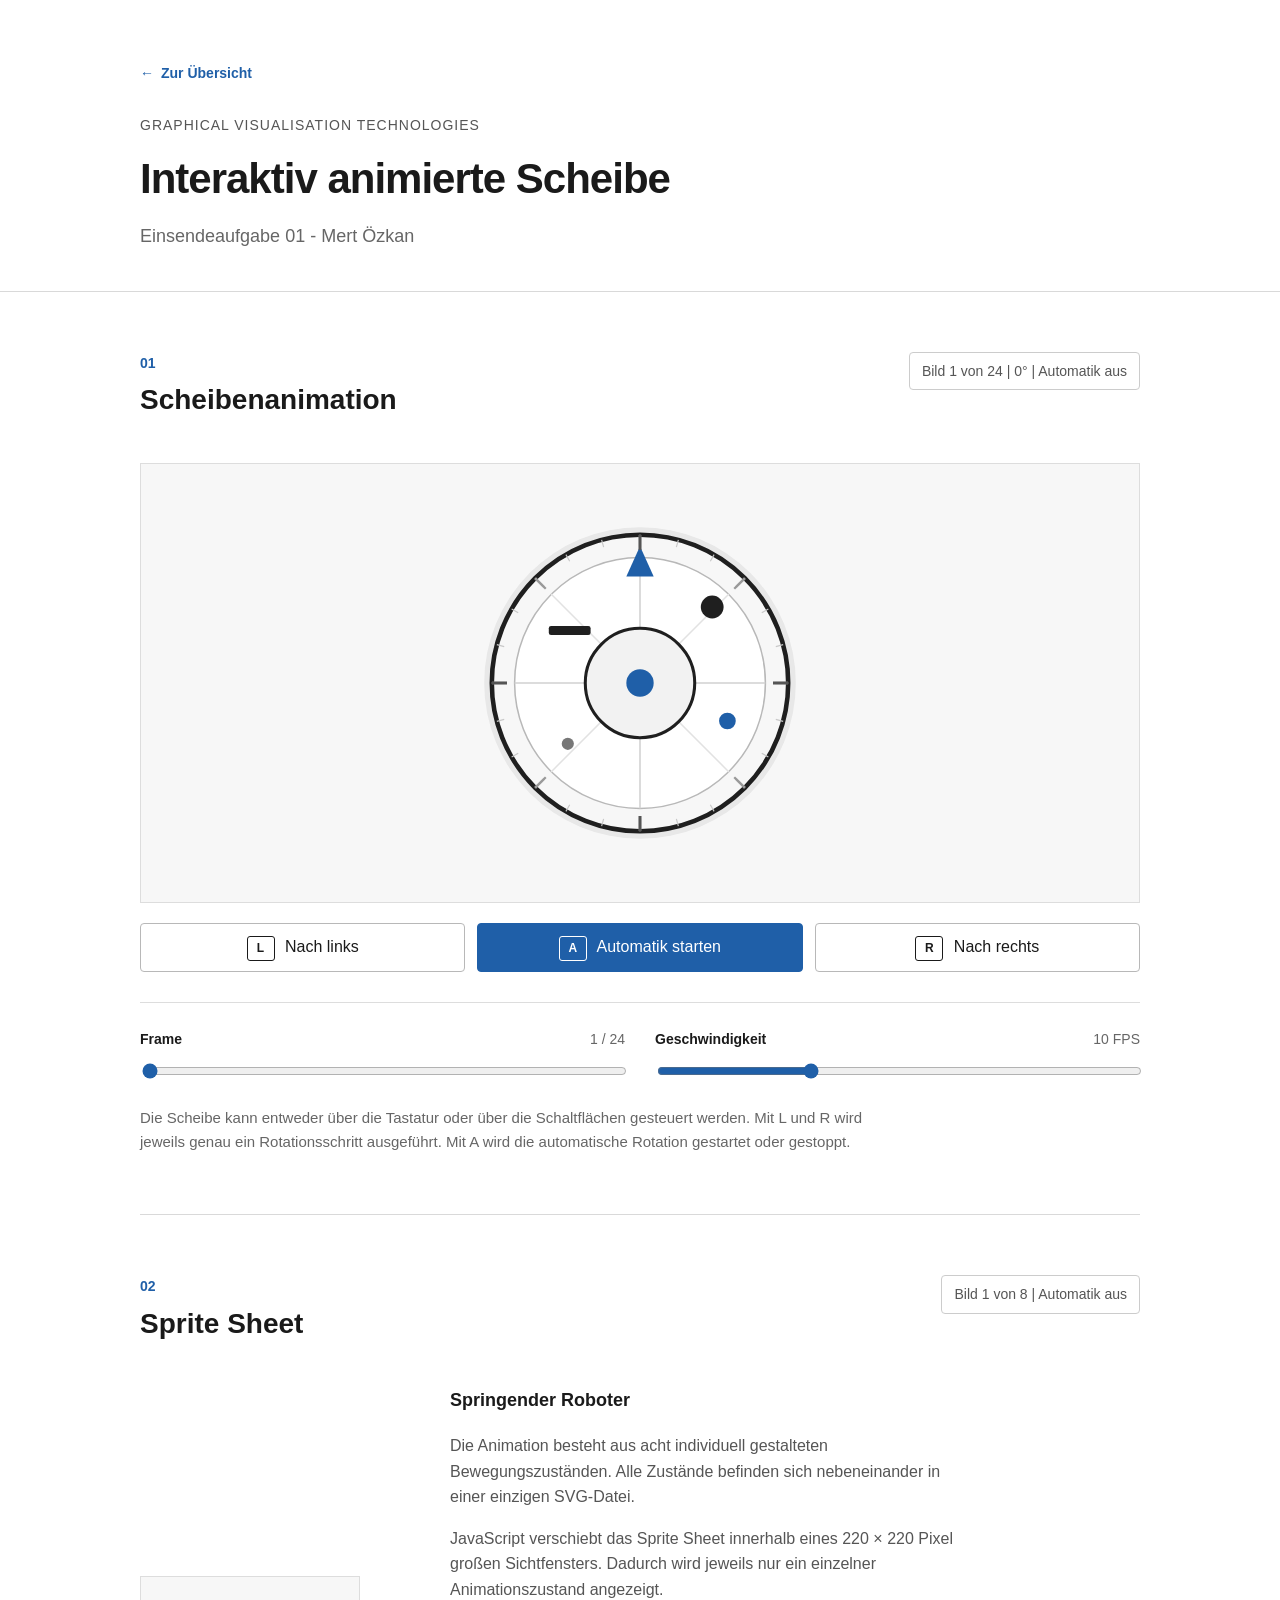
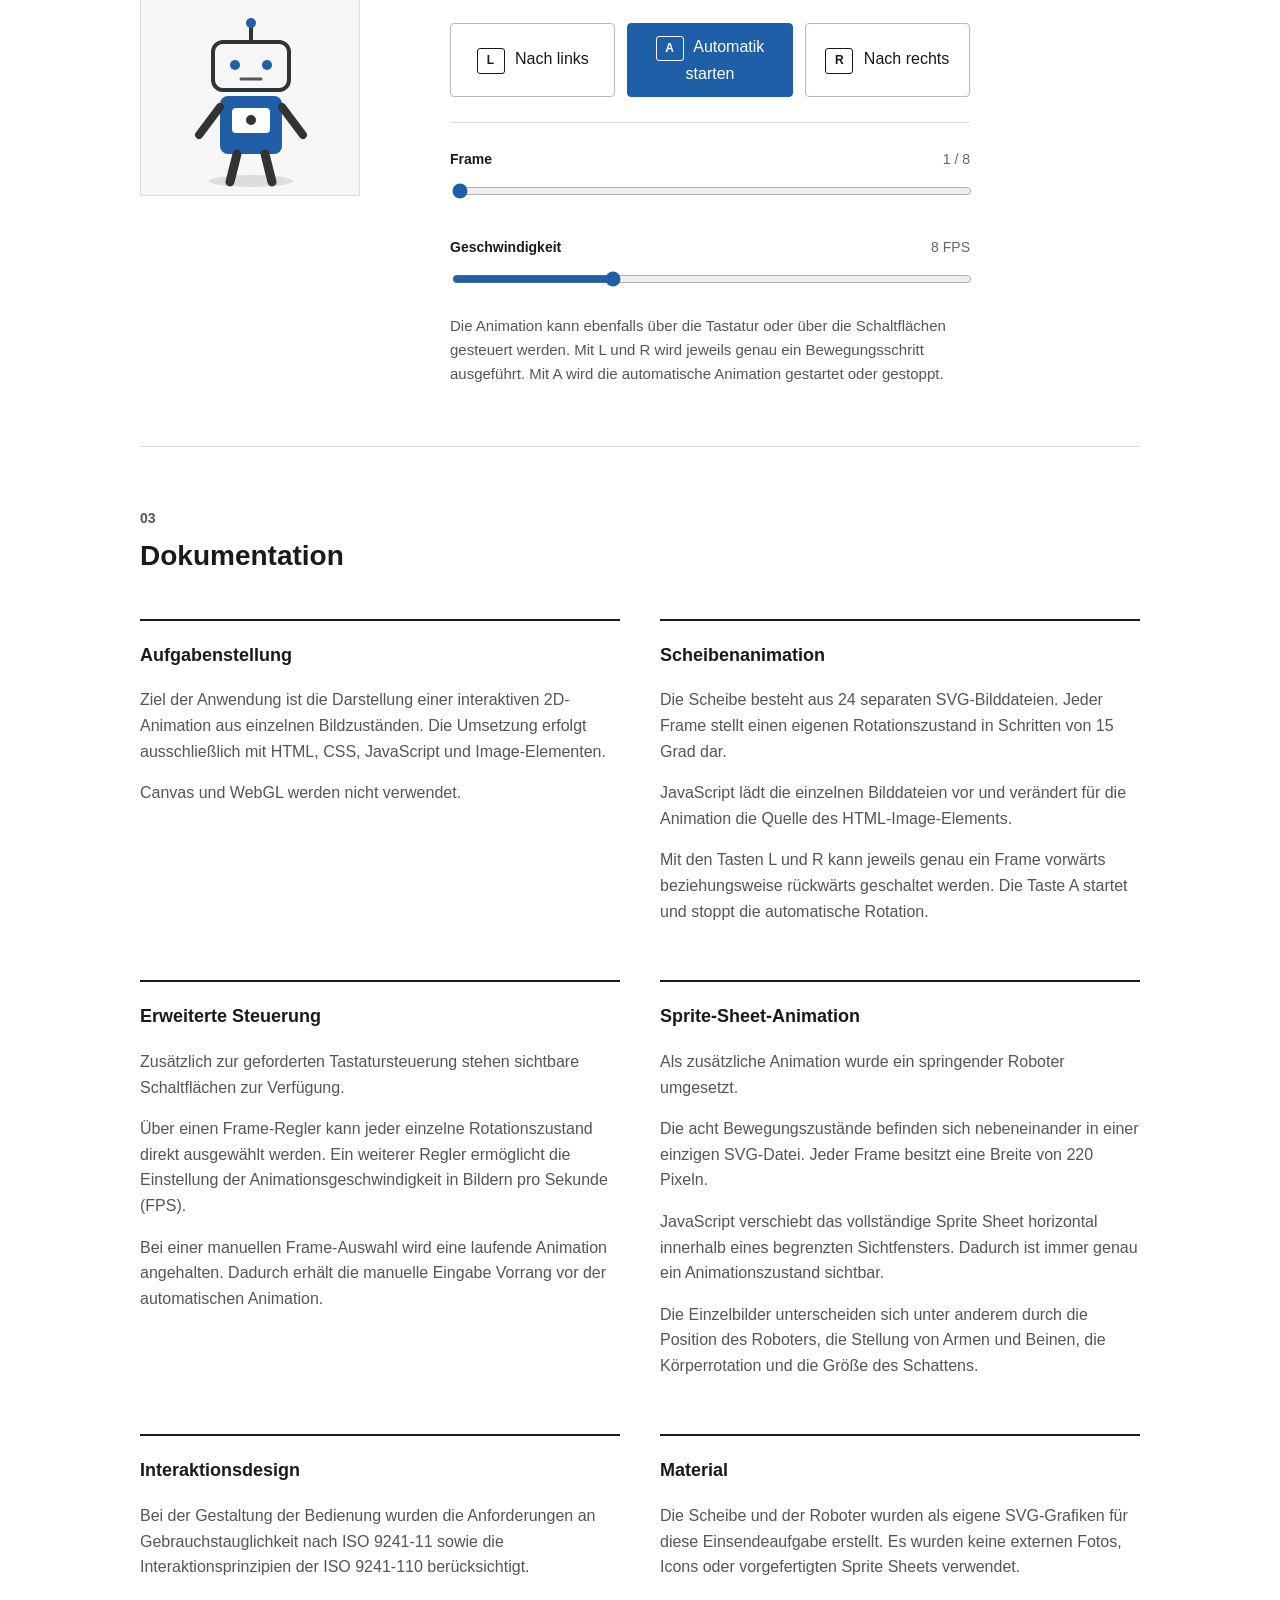
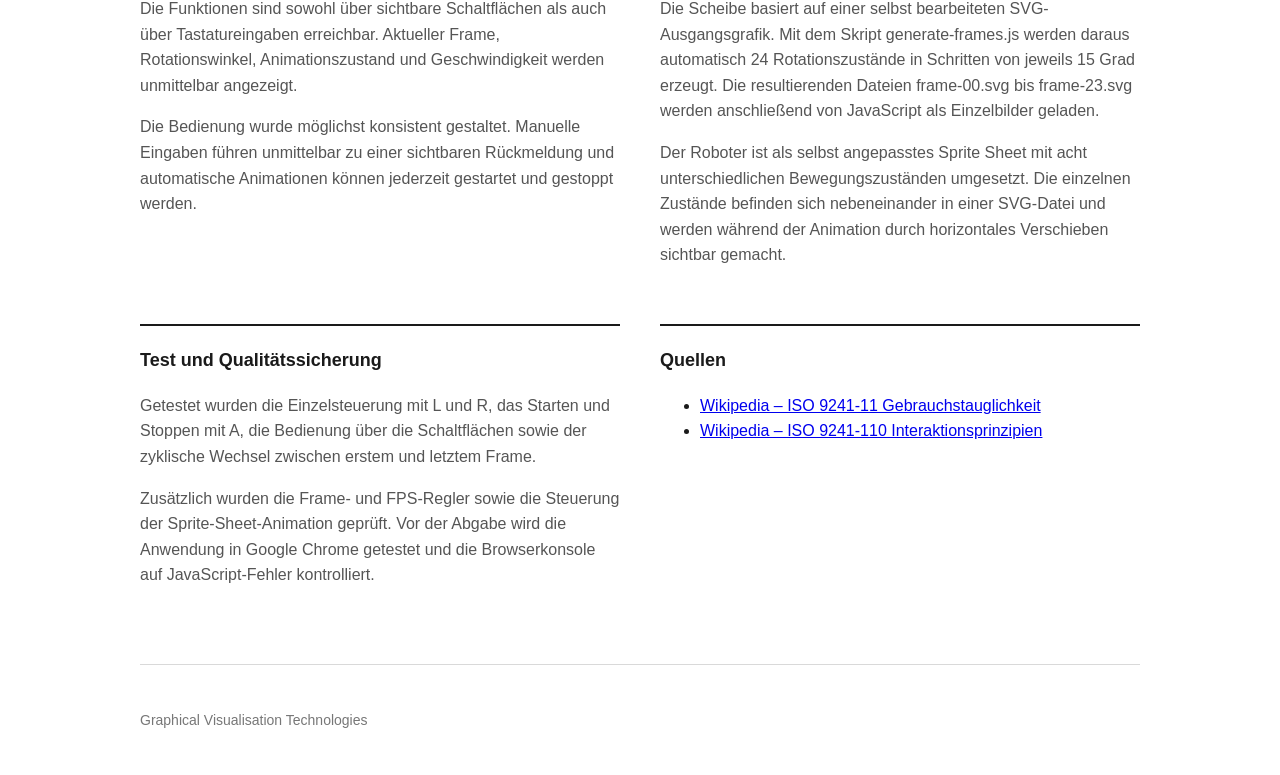
==== aufgabe-01/index.html @ 5870065c "Initial commit" ====
<!doctype html>
<html lang="de">
  <head>
    <meta charset="UTF-8" />

    <meta name="viewport" content="width=device-width, initial-scale=1.0" />

    <title>Aufgabe 01 | Interaktiv animierte Scheibe</title>

    <link rel="stylesheet" href="style.css" />

    <script src="app.js" defer></script>
  </head>

  <body>
    <header class="page-header">
      <div class="container">
        <a class="back-link" href="../">
          <span aria-hidden="true">←</span>
          Zur Übersicht
        </a>
        <p class="module-name">Graphical Visualisation Technologies</p>

        <h1>Interaktiv animierte Scheibe</h1>

        <p class="subtitle">Einsendeaufgabe 01 - Mert Özkan</p>
      </div>
    </header>

    <main class="container">
      <section class="section">
        <div class="section-header">
          <div>
            <p class="section-number">01</p>

            <h2>Scheibenanimation</h2>
          </div>

          <p id="discStatus" class="status">
            Bild 1 von 24 | 0° | Automatik aus
          </p>
        </div>

        <div class="disc-area">
          <img
            id="discImage"
            src="assets/disc/frame-00.svg"
            alt="Scheibe im Rotationszustand 0 Grad"
          />
        </div>

        <div class="controls">
          <button id="leftButton" type="button">
            <span class="key">L</span>

            Nach links
          </button>

          <button
            id="autoButton"
            type="button"
            class="primary-button"
            aria-pressed="false"
          >
            <span class="key">A</span>

            <span id="autoButtonText"> Automatik starten </span>
          </button>

          <button id="rightButton" type="button">
            <span class="key">R</span>

            Nach rechts
          </button>
        </div>

        <div class="animation-settings">
          <div class="setting">
            <div class="setting-header">
              <label for="discFrameSlider"> Frame </label>

              <span id="discFrameValue"> 1 / 24 </span>
            </div>

            <input
              id="discFrameSlider"
              type="range"
              min="0"
              max="23"
              value="0"
              step="1"
            />
          </div>

          <div class="setting">
            <div class="setting-header">
              <label for="discFpsSlider"> Geschwindigkeit </label>

              <span id="discFpsValue"> 10 FPS </span>
            </div>

            <input
              id="discFpsSlider"
              type="range"
              min="1"
              max="30"
              value="10"
              step="1"
            />
          </div>
        </div>

        <p class="help-text">
          Die Scheibe kann entweder über die Tastatur oder über die
          Schaltflächen gesteuert werden. Mit L und R wird jeweils genau ein
          Rotationsschritt ausgeführt. Mit A wird die automatische Rotation
          gestartet oder gestoppt.
        </p>
      </section>

      <section class="section">
        <div class="section-header">
          <div>
            <p class="section-number">02</p>

            <h2>Sprite Sheet</h2>
          </div>

          <p id="spriteStatus" class="status">Bild 1 von 8 | Automatik aus</p>
        </div>

        <div class="sprite-layout">
          <div>
            <div
              class="sprite-window"
              aria-label="Animation eines springenden Roboters"
            >
              <img
                id="spriteImage"
                src="assets/sprite/robot-sprite.svg"
                alt="Sprite Sheet eines springenden Roboters"
              />
            </div>
          </div>

          <div class="sprite-description">
            <h3>Springender Roboter</h3>

            <p>
              Die Animation besteht aus acht individuell gestalteten
              Bewegungszuständen. Alle Zustände befinden sich nebeneinander in
              einer einzigen SVG-Datei.
            </p>

            <p>
              JavaScript verschiebt das Sprite Sheet innerhalb eines 220 × 220
              Pixel großen Sichtfensters. Dadurch wird jeweils nur ein einzelner
              Animationszustand angezeigt.
            </p>

            <div class="controls">
              <button id="spritePreviousButton" type="button">
                <span class="key">L</span>
                Nach links
              </button>

              <button
                id="spriteAutoButton"
                type="button"
                class="primary-button"
                aria-pressed="false"
              >
                <span class="key">A</span>

                <span id="spriteAutoButtonText"> Automatik starten </span>
              </button>

              <button id="spriteNextButton" type="button">
                <span class="key">R</span>
                Nach rechts
              </button>
            </div>

            <div class="animation-settings sprite-settings">
              <div class="setting">
                <div class="setting-header">
                  <label for="spriteFrameSlider"> Frame </label>

                  <span id="spriteFrameValue"> 1 / 8 </span>
                </div>

                <input
                  id="spriteFrameSlider"
                  type="range"
                  min="0"
                  max="7"
                  value="0"
                  step="1"
                />
              </div>

              <div class="setting">
                <div class="setting-header">
                  <label for="spriteFpsSlider"> Geschwindigkeit </label>

                  <span id="spriteFpsValue"> 8 FPS </span>
                </div>

                <input
                  id="spriteFpsSlider"
                  type="range"
                  min="1"
                  max="24"
                  value="8"
                  step="1"
                />
              </div>
            </div>

            <p class="help-text">
              Die Animation kann ebenfalls über die Tastatur oder über die
              Schaltflächen gesteuert werden. Mit L und R wird jeweils genau ein
              Bewegungsschritt ausgeführt. Mit A wird die automatische Animation
              gestartet oder gestoppt.
            </p>
          </div>
        </div>
      </section>

      <!--  <section class="section documentation">
        <div class="section-header">
          <div>
            <p class="section-number">03</p>

            <h2>Dokumentation</h2>
          </div>
        </div>

        <div class="documentation-grid">
          <article>
            <h3>Bedienung</h3>

            <p>
              Die Tasten L und R bewegen die Scheibe um jeweils einen
              Animationsschritt. Die Taste A startet und beendet die
              kontinuierliche Animation.
            </p>
          </article>

          <article>
            <h3>Umsetzung</h3>

            <p>
              Die Scheibenanimation besteht aus 24 separaten PNG-Dateien. Jeder
              Rotationszustand unterscheidet sich um 15 Grad vom vorherigen
              Zustand.
            </p>

            <p>
              Die Bilder werden mit JavaScript geladen und in einem
              HTML-Image-Element dargestellt. Canvas und WebGL werden nicht
              verwendet.
            </p>
          </article>

          <article>
            <h3>Interaktionsdesign</h3>

            <p>
              Neben der Tastatursteuerung stehen sichtbare Schaltflächen zur
              Verfügung. Der aktuelle Zustand der Animation wird oberhalb der
              Scheibe angezeigt.
            </p>
          </article>

          <article>
            <h3>Materialquellen</h3>

            <p>
              Die Grafiken der Scheibe und des animierten Objekts wurden für
              diese Einsendeaufgabe selbst erstellt.
            </p>
          </article>

          <article>
            <h3>Test</h3>

            <p>
              Die Anwendung wurde hinsichtlich der Tastatursteuerung, der
              Schaltflächen, der automatischen Animation und der zyklischen
              Darstellung aller Einzelbilder getestet.
            </p>
          </article>
        </div>
      </section>  -->

      <section class="section documentation">
        <div class="section-header">
          <div>
            <p class="section-number">03</p>

            <h2>Dokumentation</h2>
          </div>
        </div>

        <div class="documentation-grid">
          <article>
            <h3>Aufgabenstellung</h3>

            <p>
              Ziel der Anwendung ist die Darstellung einer interaktiven
              2D-Animation aus einzelnen Bildzuständen. Die Umsetzung erfolgt
              ausschließlich mit HTML, CSS, JavaScript und Image-Elementen.
            </p>

            <p>Canvas und WebGL werden nicht verwendet.</p>
          </article>

          <article>
            <h3>Scheibenanimation</h3>

            <p>
              Die Scheibe besteht aus 24 separaten SVG-Bilddateien. Jeder Frame
              stellt einen eigenen Rotationszustand in Schritten von 15 Grad
              dar.
            </p>

            <p>
              JavaScript lädt die einzelnen Bilddateien vor und verändert für
              die Animation die Quelle des HTML-Image-Elements.
            </p>

            <p>
              Mit den Tasten L und R kann jeweils genau ein Frame vorwärts
              beziehungsweise rückwärts geschaltet werden. Die Taste A startet
              und stoppt die automatische Rotation.
            </p>
          </article>

          <article>
            <h3>Erweiterte Steuerung</h3>

            <p>
              Zusätzlich zur geforderten Tastatursteuerung stehen sichtbare
              Schaltflächen zur Verfügung.
            </p>

            <p>
              Über einen Frame-Regler kann jeder einzelne Rotationszustand
              direkt ausgewählt werden. Ein weiterer Regler ermöglicht die
              Einstellung der Animationsgeschwindigkeit in Bildern pro Sekunde
              (FPS).
            </p>

            <p>
              Bei einer manuellen Frame-Auswahl wird eine laufende Animation
              angehalten. Dadurch erhält die manuelle Eingabe Vorrang vor der
              automatischen Animation.
            </p>
          </article>

          <article>
            <h3>Sprite-Sheet-Animation</h3>

            <p>
              Als zusätzliche Animation wurde ein springender Roboter umgesetzt.
            </p>

            <p>
              Die acht Bewegungszustände befinden sich nebeneinander in einer
              einzigen SVG-Datei. Jeder Frame besitzt eine Breite von 220
              Pixeln.
            </p>

            <p>
              JavaScript verschiebt das vollständige Sprite Sheet horizontal
              innerhalb eines begrenzten Sichtfensters. Dadurch ist immer genau
              ein Animationszustand sichtbar.
            </p>

            <p>
              Die Einzelbilder unterscheiden sich unter anderem durch die
              Position des Roboters, die Stellung von Armen und Beinen, die
              Körperrotation und die Größe des Schattens.
            </p>
          </article>

          <article>
            <h3>Interaktionsdesign</h3>

            <p>
              Bei der Gestaltung der Bedienung wurden die Anforderungen an
              Gebrauchstauglichkeit nach ISO 9241-11 sowie die
              Interaktionsprinzipien der ISO 9241-110 berücksichtigt.
            </p>

            <p>
              Die Funktionen sind sowohl über sichtbare Schaltflächen als auch
              über Tastatureingaben erreichbar. Aktueller Frame,
              Rotationswinkel, Animationszustand und Geschwindigkeit werden
              unmittelbar angezeigt.
            </p>

            <p>
              Die Bedienung wurde möglichst konsistent gestaltet. Manuelle
              Eingaben führen unmittelbar zu einer sichtbaren Rückmeldung und
              automatische Animationen können jederzeit gestartet und gestoppt
              werden.
            </p>
          </article>

          <article>
            <h3>Material</h3>

            <p>
              Die Scheibe und der Roboter wurden als eigene SVG-Grafiken für
              diese Einsendeaufgabe erstellt. Es wurden keine externen Fotos,
              Icons oder vorgefertigten Sprite Sheets verwendet.
            </p>
            <p>
              Die Scheibe basiert auf einer selbst bearbeiteten
              SVG-Ausgangsgrafik. Mit dem Skript generate-frames.js werden
              daraus automatisch 24 Rotationszustände in Schritten von jeweils
              15 Grad erzeugt. Die resultierenden Dateien frame-00.svg bis
              frame-23.svg werden anschließend von JavaScript als Einzelbilder
              geladen.
            </p>
            <p>
              Der Roboter ist als selbst angepasstes Sprite Sheet mit acht
              unterschiedlichen Bewegungszuständen umgesetzt. Die einzelnen
              Zustände befinden sich nebeneinander in einer SVG-Datei und werden
              während der Animation durch horizontales Verschieben sichtbar
              gemacht.
            </p>
          </article>

          <article>
            <h3>Test und Qualitätssicherung</h3>

            <p>
              Getestet wurden die Einzelsteuerung mit L und R, das Starten und
              Stoppen mit A, die Bedienung über die Schaltflächen sowie der
              zyklische Wechsel zwischen erstem und letztem Frame.
            </p>

            <p>
              Zusätzlich wurden die Frame- und FPS-Regler sowie die Steuerung
              der Sprite-Sheet-Animation geprüft. Vor der Abgabe wird die
              Anwendung in Google Chrome getestet und die Browserkonsole auf
              JavaScript-Fehler kontrolliert.
            </p>
          </article>

          <article>
            <h3>Quellen</h3>

            <ul class="source-list">
              <li>
                <a
                  href="https://de.wikipedia.org/wiki/ISO_9241#ISO_9241-11_Gebrauchstauglichkeit:_Begriffe_und_Konzepte"
                  target="_blank"
                  rel="noopener noreferrer"
                >
                  Wikipedia – ISO 9241-11 Gebrauchstauglichkeit
                </a>
              </li>

              <li>
                <a
                  href="https://de.wikipedia.org/wiki/ISO_9241#ISO_9241-110_Interaktionsprinzipien"
                  target="_blank"
                  rel="noopener noreferrer"
                >
                  Wikipedia – ISO 9241-110 Interaktionsprinzipien
                </a>
              </li>
            </ul>
          </article>
        </div>
      </section>
    </main>

    <footer class="page-footer">
      <div class="container">
        <p>Graphical Visualisation Technologies</p>
      </div>
    </footer>
  </body>
</html>
---- aufgabe-01/style.css ----
* {
  box-sizing: border-box;
}

html {
  font-family: Arial, Helvetica, sans-serif;
  color: #1a1a1a;
  background-color: #ffffff;
}

body {
  margin: 0;
  line-height: 1.6;
}

button {
  font: inherit;
}

/* Allgemeines Layout */

.container {
  width: min(1000px, calc(100% - 40px));
  margin: 0 auto;
}

/* Kopfbereich */

.page-header {
  padding: 60px 0 40px;
  border-bottom: 1px solid #d9d9d9;
}

.module-name {
  margin: 0 0 8px;
  color: #555555;
  font-size: 14px;
  text-transform: uppercase;
  letter-spacing: 1px;
}

h1 {
  margin: 0;
  font-size: 42px;
  font-weight: 600;
  letter-spacing: -1px;
}

.subtitle {
  margin: 10px 0 0;
  color: #666666;
  font-size: 18px;
}

/* Abschnitte */

.section {
  padding: 60px 0;
  border-bottom: 1px solid #d9d9d9;
}

.section-header {
  display: flex;
  justify-content: space-between;
  align-items: flex-start;
  gap: 30px;

  margin-bottom: 40px;
}

.section-number {
  margin: 0 0 4px;
  color: #1f5fa8;
  font-size: 14px;
  font-weight: 700;
}

h2 {
  margin: 0;
  font-size: 28px;
  font-weight: 600;
}

h3 {
  margin-top: 0;
  font-size: 18px;
}

.status {
  margin: 0;

  padding: 7px 12px;

  border: 1px solid #cccccc;
  border-radius: 4px;

  color: #555555;

  font-size: 14px;
}

/* Scheibe */

.disc-area {
  display: flex;
  justify-content: center;
  align-items: center;

  min-height: 440px;

  background-color: #f7f7f7;

  border: 1px solid #dddddd;
}

.disc-area img {
  display: block;

  width: min(380px, 80vw);
  height: auto;

  user-select: none;
}

/* Steuerung */

.controls {
  display: grid;
  grid-template-columns: repeat(3, 1fr);

  gap: 12px;

  margin-top: 20px;
}

.controls button,
.sprite-description button {
  min-height: 48px;

  padding: 10px 18px;

  border: 1px solid #b8b8b8;
  border-radius: 4px;

  background-color: #ffffff;
  color: #1a1a1a;

  cursor: pointer;

  transition:
    background-color 0.15s ease,
    border-color 0.15s ease;
}

.controls button:hover,
.sprite-description button:hover {
  background-color: #f2f2f2;
  border-color: #888888;
}

.controls button:focus-visible,
.sprite-description button:focus-visible {
  outline: 3px solid #7ba8da;
  outline-offset: 2px;
}

.primary-button {
  background-color: #1f5fa8 !important;
  border-color: #1f5fa8 !important;
  color: #ffffff !important;
}

.primary-button:hover {
  background-color: #174b85 !important;
}

.key {
  display: inline-block;

  min-width: 28px;

  margin-right: 6px;
  padding: 2px 6px;

  border: 1px solid currentColor;
  border-radius: 3px;

  font-size: 12px;
  font-weight: 700;
}

.help-text {
  max-width: 760px;

  margin: 20px 0 0;

  color: #666666;
  font-size: 15px;
}

/* Sprite Sheet */

.sprite-layout {
  display: grid;
  grid-template-columns: 260px 1fr;

  gap: 50px;

  align-items: center;
}

.sprite-window {
  width: 220px;
  height: 220px;

  overflow: hidden;

  background-color: #f7f7f7;

  border: 1px solid #dddddd;
}

.sprite-window img {
  display: block;

  width: 1760px;
  height: 220px;

  max-width: none;

  transition: none;
}

.sprite-description {
  max-width: 520px;
}

.sprite-description p {
  color: #555555;
}

/* Dokumentation */

.documentation-grid {
  display: grid;
  grid-template-columns: repeat(2, 1fr);

  gap: 40px;
}

.documentation article {
  padding-top: 20px;
  border-top: 2px solid #1a1a1a;
}

.documentation p {
  color: #555555;
}

/* Animationseinstellungen */

.animation-settings {
  display: grid;
  grid-template-columns: repeat(2, 1fr);

  gap: 30px;

  margin-top: 30px;
  padding-top: 25px;

  border-top: 1px solid #dddddd;
}

.setting {
  width: 100%;
}

.setting-header {
  display: flex;
  justify-content: space-between;
  align-items: center;

  gap: 20px;

  margin-bottom: 10px;

  font-size: 14px;
}

.setting-header label {
  font-weight: 600;
}

.setting-header span {
  color: #666666;
  font-variant-numeric: tabular-nums;
}

.setting input[type='range'] {
  width: 100%;

  accent-color: #1f5fa8;

  cursor: pointer;
}

.sprite-settings {
  grid-template-columns: 1fr;

  margin-top: 25px;
}

/* Footer */

.page-footer {
  padding: 30px 0;

  color: #777777;

  font-size: 14px;
}

.back-link {
  display: inline-flex;
  align-items: center;

  gap: 7px;

  margin-bottom: 30px;

  color: #1f5fa8;

  font-size: 14px;
  font-weight: 600;

  text-decoration: none;
}

.back-link:hover {
  text-decoration: underline;
}

.back-link:focus-visible {
  outline: 3px solid #7ba8da;
  outline-offset: 3px;
}

/* Kleine Displays */

@media (max-width: 700px) {
  h1 {
    font-size: 34px;
  }

  .section-header {
    display: block;
  }

  .status {
    display: inline-block;
    margin-top: 20px;
  }

  .controls {
    grid-template-columns: 1fr;
  }

  .sprite-layout {
    grid-template-columns: 1fr;
  }

  .documentation-grid {
    grid-template-columns: 1fr;
  }

  .animation-settings {
    grid-template-columns: 1fr;
  }
}
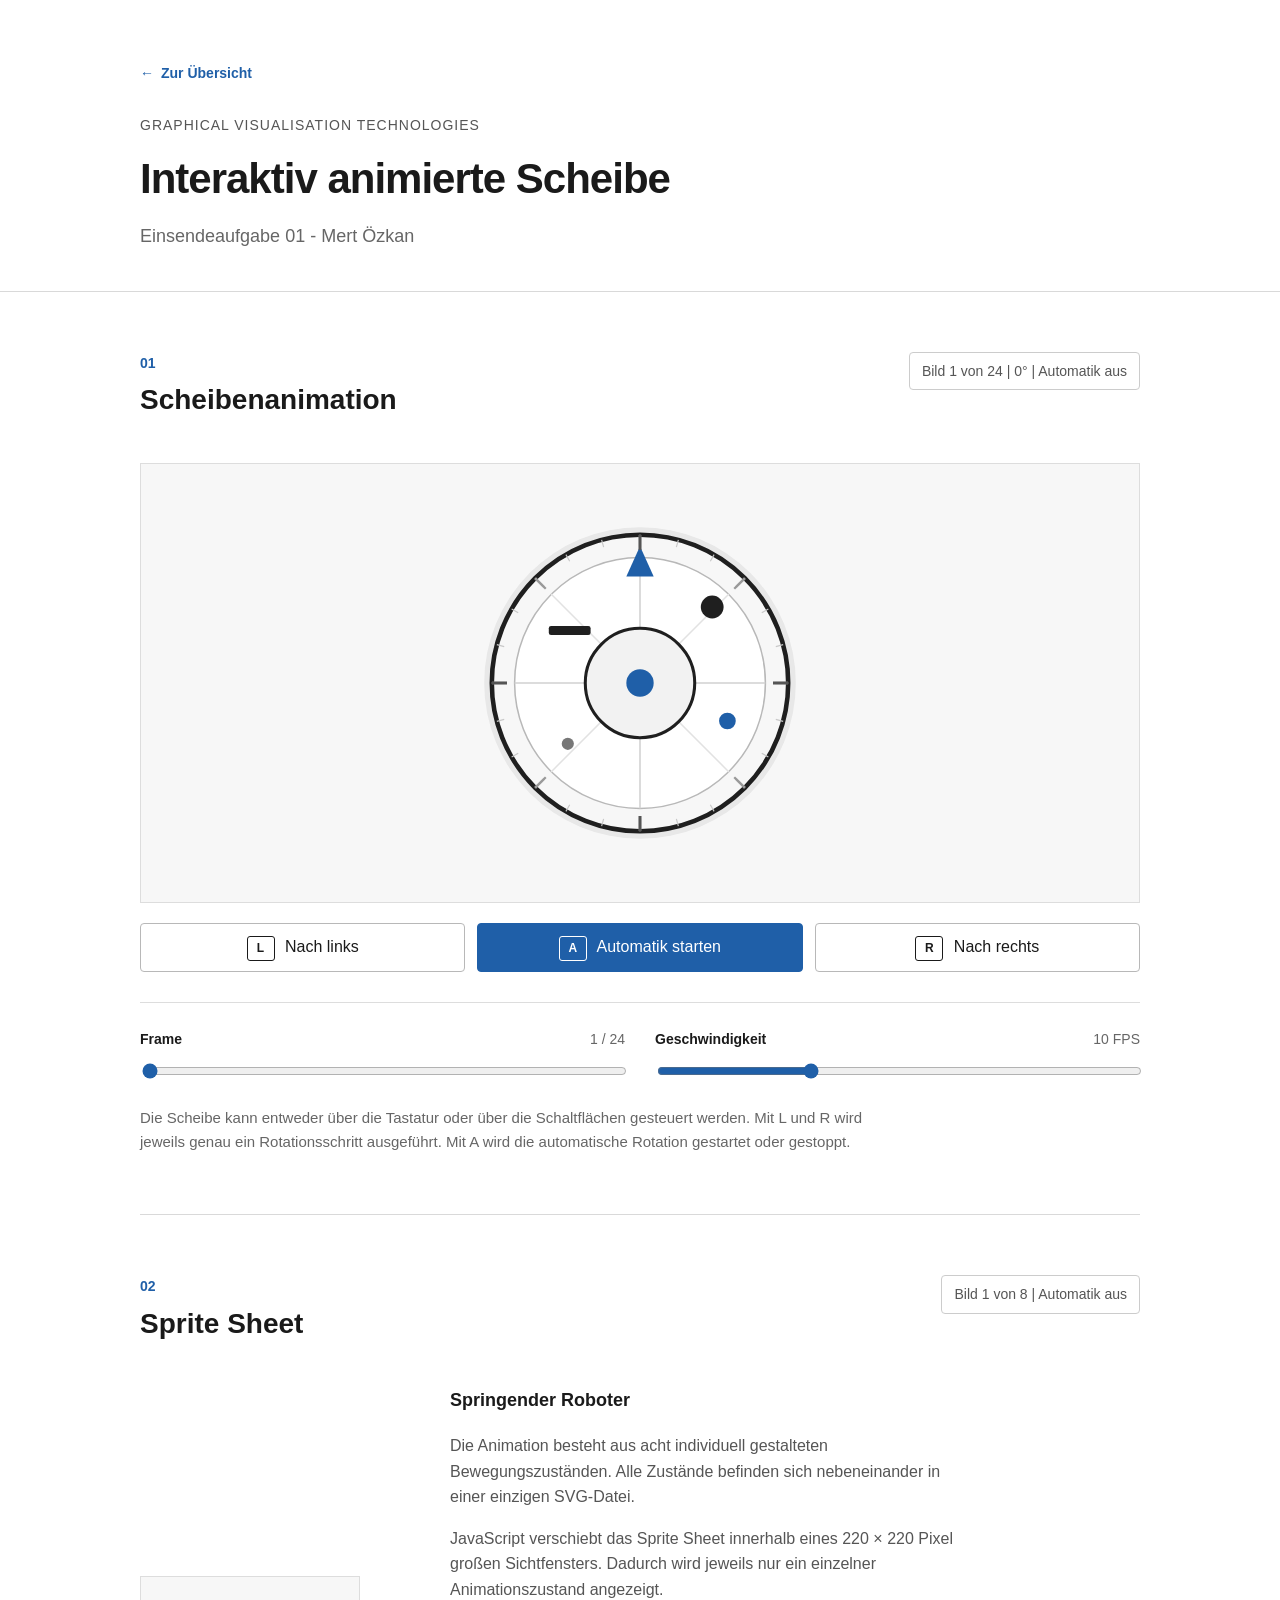
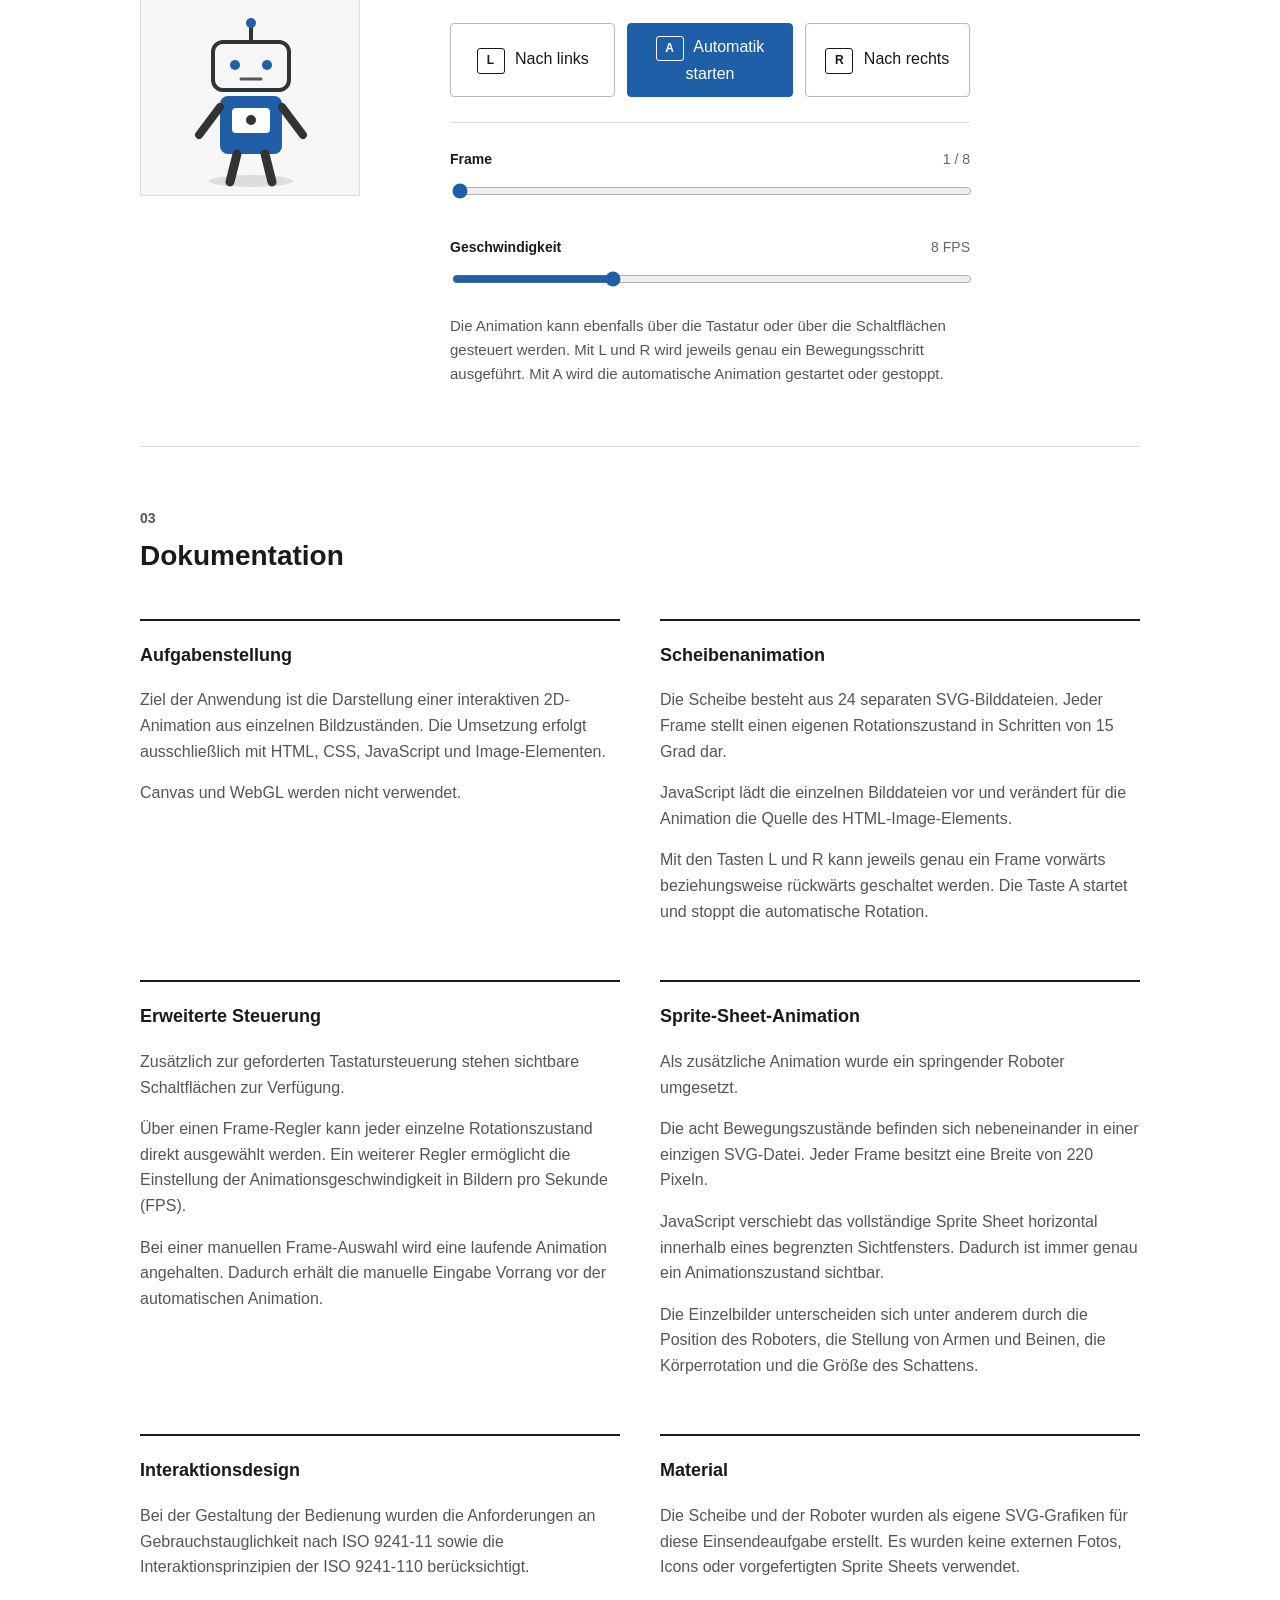
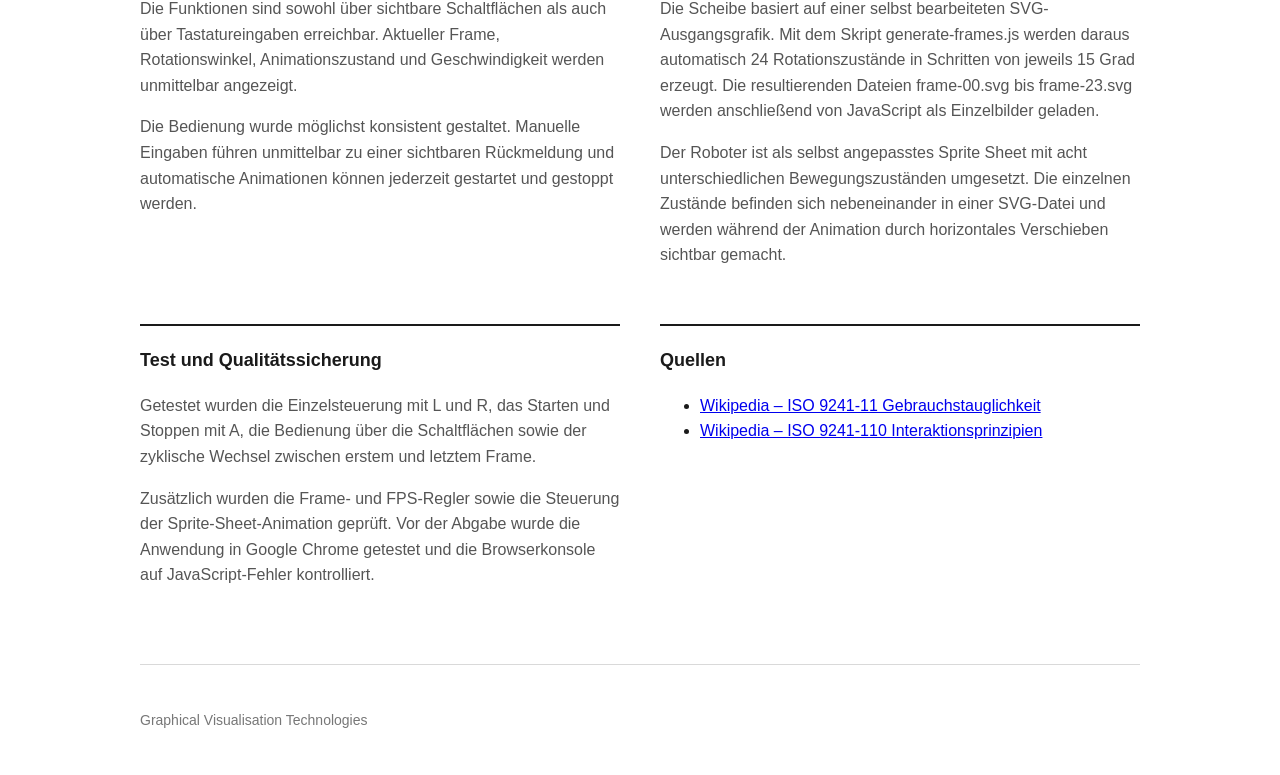
==== commit 960763b8: "Aufgabe 2" ====
--- a/aufgabe-01/index.html
+++ b/aufgabe-01/index.html
@@ -227,73 +227,6 @@
         </div>
       </section>
 
-      <!--  <section class="section documentation">
-        <div class="section-header">
-          <div>
-            <p class="section-number">03</p>
-
-            <h2>Dokumentation</h2>
-          </div>
-        </div>
-
-        <div class="documentation-grid">
-          <article>
-            <h3>Bedienung</h3>
-
-            <p>
-              Die Tasten L und R bewegen die Scheibe um jeweils einen
-              Animationsschritt. Die Taste A startet und beendet die
-              kontinuierliche Animation.
-            </p>
-          </article>
-
-          <article>
-            <h3>Umsetzung</h3>
-
-            <p>
-              Die Scheibenanimation besteht aus 24 separaten PNG-Dateien. Jeder
-              Rotationszustand unterscheidet sich um 15 Grad vom vorherigen
-              Zustand.
-            </p>
-
-            <p>
-              Die Bilder werden mit JavaScript geladen und in einem
-              HTML-Image-Element dargestellt. Canvas und WebGL werden nicht
-              verwendet.
-            </p>
-          </article>
-
-          <article>
-            <h3>Interaktionsdesign</h3>
-
-            <p>
-              Neben der Tastatursteuerung stehen sichtbare Schaltflächen zur
-              Verfügung. Der aktuelle Zustand der Animation wird oberhalb der
-              Scheibe angezeigt.
-            </p>
-          </article>
-
-          <article>
-            <h3>Materialquellen</h3>
-
-            <p>
-              Die Grafiken der Scheibe und des animierten Objekts wurden für
-              diese Einsendeaufgabe selbst erstellt.
-            </p>
-          </article>
-
-          <article>
-            <h3>Test</h3>
-
-            <p>
-              Die Anwendung wurde hinsichtlich der Tastatursteuerung, der
-              Schaltflächen, der automatischen Animation und der zyklischen
-              Darstellung aller Einzelbilder getestet.
-            </p>
-          </article>
-        </div>
-      </section>  -->
-
       <section class="section documentation">
         <div class="section-header">
           <div>
@@ -445,7 +378,7 @@
 
             <p>
               Zusätzlich wurden die Frame- und FPS-Regler sowie die Steuerung
-              der Sprite-Sheet-Animation geprüft. Vor der Abgabe wird die
+              der Sprite-Sheet-Animation geprüft. Vor der Abgabe wurde die
               Anwendung in Google Chrome getestet und die Browserkonsole auf
               JavaScript-Fehler kontrolliert.
             </p>
